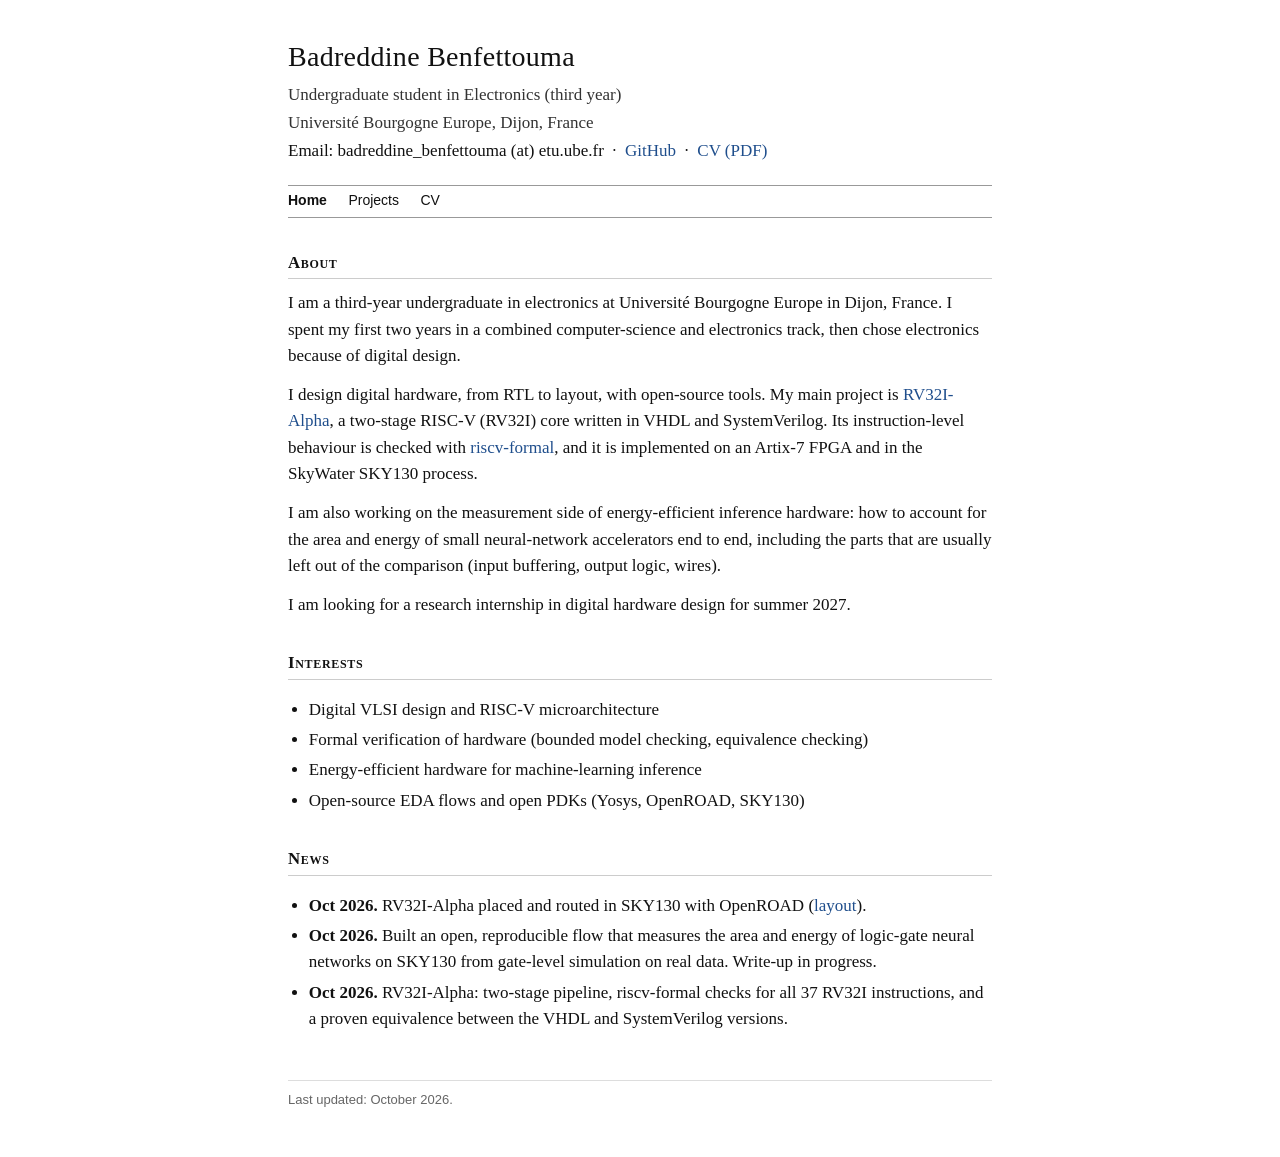
==== index.html @ e5526597 "Personal website: home, projects and CV" ====
<!DOCTYPE html>
<html lang="en">
<head>
<meta charset="utf-8">
<meta name="viewport" content="width=device-width, initial-scale=1">
<title>Badreddine Benfettouma</title>
<meta name="description" content="Badreddine Benfettouma: undergraduate in electronics at Université Bourgogne Europe. Digital hardware design, RISC-V, formal verification, energy-efficient inference hardware.">
<link rel="stylesheet" href="style.css">
</head>
<body>

<header>
  <!-- Optional photo: <div class="photo"><img src="img/photo.jpg" alt="Badreddine Benfettouma"></div> -->
  <div>
    <h1>Badreddine Benfettouma</h1>
    <p class="affil">Undergraduate student in Electronics (third year)</p>
    <p class="affil">Université Bourgogne Europe, Dijon, France</p>
    <p>Email: badreddine_benfettouma (at) etu.ube.fr &nbsp;&middot;&nbsp;
       <a href="https://github.com/Badrodro">GitHub</a> &nbsp;&middot;&nbsp;
       <a href="cv/Badreddine_Benfettouma_CV.pdf">CV (PDF)</a></p>
  </div>
</header>

<nav>
  <a class="here" href="index.html">Home</a>
  <a href="projects.html">Projects</a>
  <a href="cv.html">CV</a>
</nav>

<h2>About</h2>
<p>
I am a third-year undergraduate in electronics at Université Bourgogne Europe in Dijon, France.
I spent my first two years in a combined computer-science and electronics track, then chose
electronics because of digital design.
</p>
<p>
I design digital hardware, from RTL to layout, with open-source tools.
My main project is <a href="projects.html#rv32i">RV32I-Alpha</a>, a two-stage RISC-V (RV32I) core
written in VHDL and SystemVerilog. Its instruction-level behaviour is checked with
<a href="https://github.com/YosysHQ/riscv-formal">riscv-formal</a>, and it is implemented on an
Artix-7 FPGA and in the SkyWater SKY130 process.
</p>
<p>
I am also working on the measurement side of energy-efficient inference hardware: how to account
for the area and energy of small neural-network accelerators end to end, including the parts that
are usually left out of the comparison (input buffering, output logic, wires).
</p>
<p>
I am looking for a research internship in digital hardware design for summer 2027.
</p>

<h2>Interests</h2>
<ul>
  <li>Digital VLSI design and RISC-V microarchitecture</li>
  <li>Formal verification of hardware (bounded model checking, equivalence checking)</li>
  <li>Energy-efficient hardware for machine-learning inference</li>
  <li>Open-source EDA flows and open PDKs (Yosys, OpenROAD, SKY130)</li>
</ul>

<h2>News</h2>
<ul>
  <li><b>Oct 2026.</b> RV32I-Alpha placed and routed in SKY130 with OpenROAD
      (<a href="projects.html#rv32i">layout</a>).</li>
  <li><b>Oct 2026.</b> Built an open, reproducible flow that measures the area and energy of
      logic-gate neural networks on SKY130 from gate-level simulation on real data. Write-up in
      progress.</li>
  <li><b>Oct 2026.</b> RV32I-Alpha: two-stage pipeline, riscv-formal checks for all 37 RV32I
      instructions, and a proven equivalence between the VHDL and SystemVerilog versions.</li>
</ul>

<footer>Last updated: October 2026.</footer>
</body>
</html>
---- style.css ----
/* Plain academic page: one column, serif text, no scripts. */
html { background: #fff; }
body {
  margin: 0 auto;
  max-width: 44rem;
  padding: 2.2rem 1rem 3rem;
  font-family: Georgia, "Times New Roman", Times, serif;
  font-size: 17px;
  line-height: 1.55;
  color: #111;
  background: #fff;
}
a { color: #1f4e8c; text-decoration: none; }
a:visited { color: #5b3f8c; }
a:hover { text-decoration: underline; }

header { display: flex; gap: 1.4rem; align-items: flex-start; margin-bottom: 1.2rem; }
header .photo {
  flex: 0 0 120px; height: 150px;
  border: 1px solid #bbb; background: #f2f2f2;
  display: flex; align-items: center; justify-content: center;
  font: 13px/1.3 Arial, Helvetica, sans-serif; color: #777; text-align: center;
}
header .photo img { width: 120px; height: 150px; object-fit: cover; display: block; }
header h1 { font-size: 1.75rem; font-weight: normal; margin: 0 0 .2rem; letter-spacing: .01em; }
header p { margin: .1rem 0; }
.affil { color: #333; }

nav {
  font: 14px/1.4 Arial, Helvetica, sans-serif;
  border-top: 1px solid #999; border-bottom: 1px solid #999;
  padding: .35rem 0; margin: 0 0 1.6rem;
}
nav a { margin-right: 1.1rem; color: #111; }
nav a.here { font-weight: bold; }

h2 {
  font-size: 1.05rem; font-weight: bold; font-variant: small-caps; letter-spacing: .04em;
  border-bottom: 1px solid #ccc; padding-bottom: .15rem; margin: 2rem 0 .7rem;
}
h3 { font-size: 1rem; margin: 1.3rem 0 .3rem; }
p { margin: .5rem 0 .8rem; }
ul { padding-left: 1.3rem; }
li { margin: .25rem 0; }

ol.pubs { padding-left: 2.2rem; }
ol.pubs li { margin: .5rem 0; }
.venue { font-style: italic; }
.me { font-weight: bold; }
.note { color: #555; font-size: .92rem; }

table.specs { border-collapse: collapse; font-size: .95rem; margin: .5rem 0 1rem; width: 100%; }
table.specs td, table.specs th { border-top: 1px solid #ddd; padding: .25rem .9rem .25rem 0; text-align: left; vertical-align: top; }
table.specs th { font-weight: normal; color: #444; white-space: nowrap; width: 9.5rem; }

figure { margin: 1rem 0 1.4rem; }
figure img { max-width: 100%; height: auto; border: 1px solid #ccc; display: block; }
figcaption { font-size: .9rem; color: #444; margin-top: .35rem; }

.todo { background: #fff6d6; padding: 0 .2rem; }
footer { margin-top: 3rem; font: 13px/1.4 Arial, Helvetica, sans-serif; color: #666; border-top: 1px solid #ddd; padding-top: .6rem; }

@media (max-width: 560px) {
  body { font-size: 16px; padding-top: 1.4rem; }
  header { flex-direction: column; gap: .8rem; }
  table.specs th { width: auto; white-space: normal; }
}
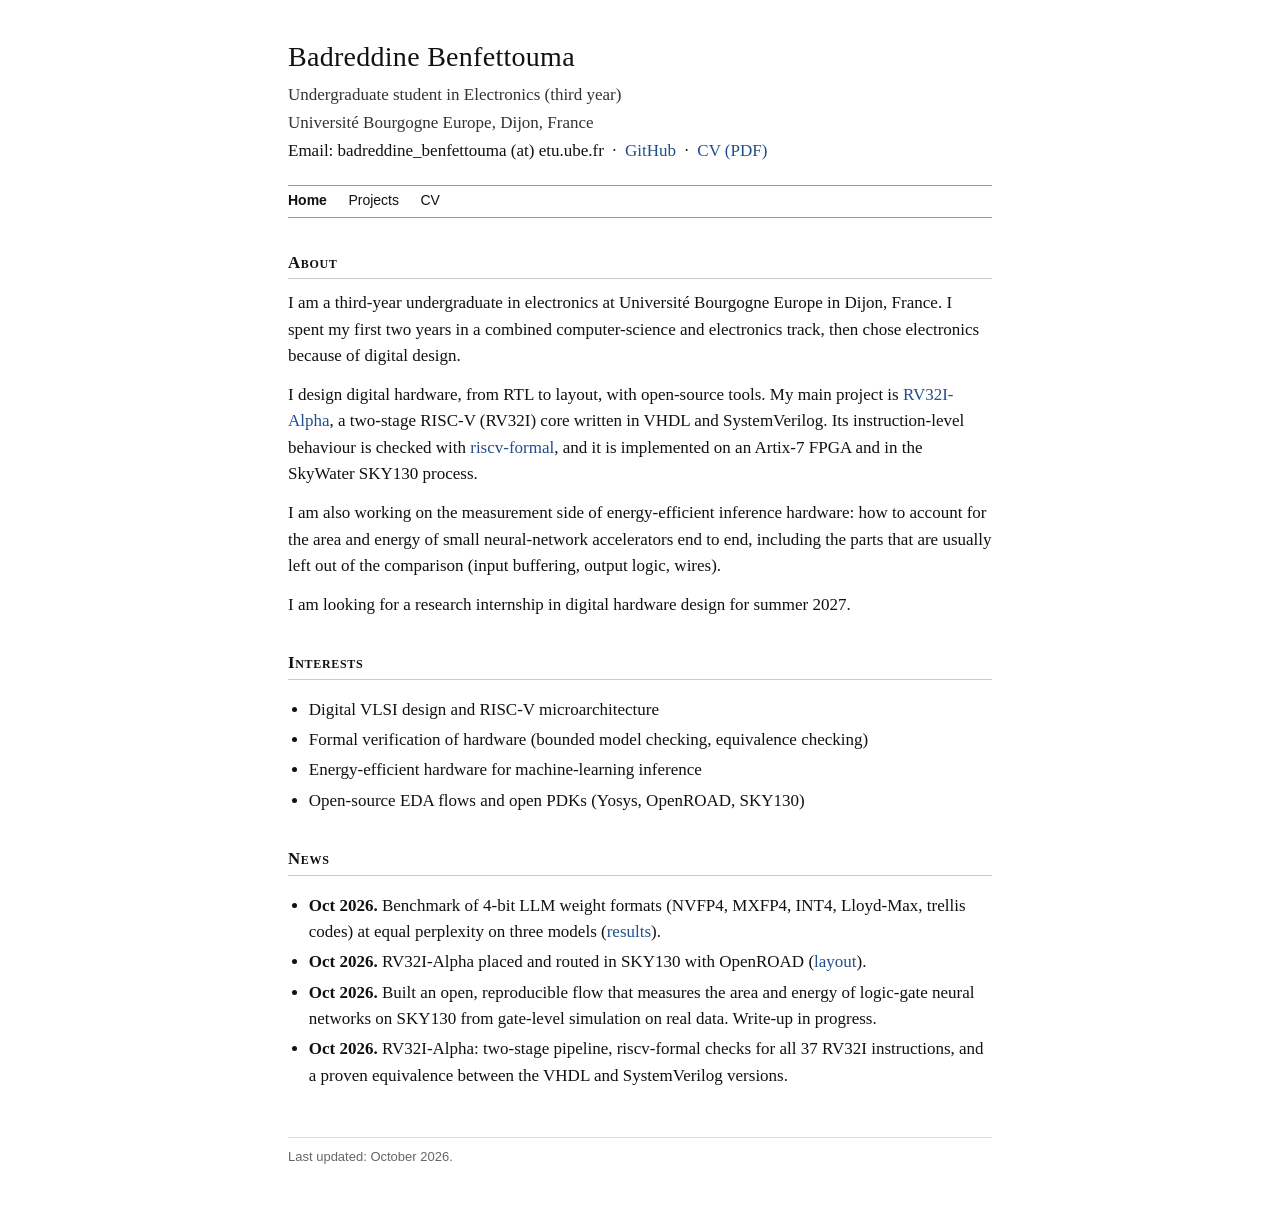
==== commit 5ba25a93: "Projects: add the 4-bit LLM weight format benchmark" ====
--- a/index.html
+++ b/index.html
@@ -59,6 +59,9 @@
 
 <h2>News</h2>
 <ul>
+  <li><b>Oct 2026.</b> Benchmark of 4-bit LLM weight formats (NVFP4, MXFP4, INT4, Lloyd-Max,
+      trellis codes) at equal perplexity on three models
+      (<a href="projects.html#quant">results</a>).</li>
   <li><b>Oct 2026.</b> RV32I-Alpha placed and routed in SKY130 with OpenROAD
       (<a href="projects.html#rv32i">layout</a>).</li>
   <li><b>Oct 2026.</b> Built an open, reproducible flow that measures the area and energy of
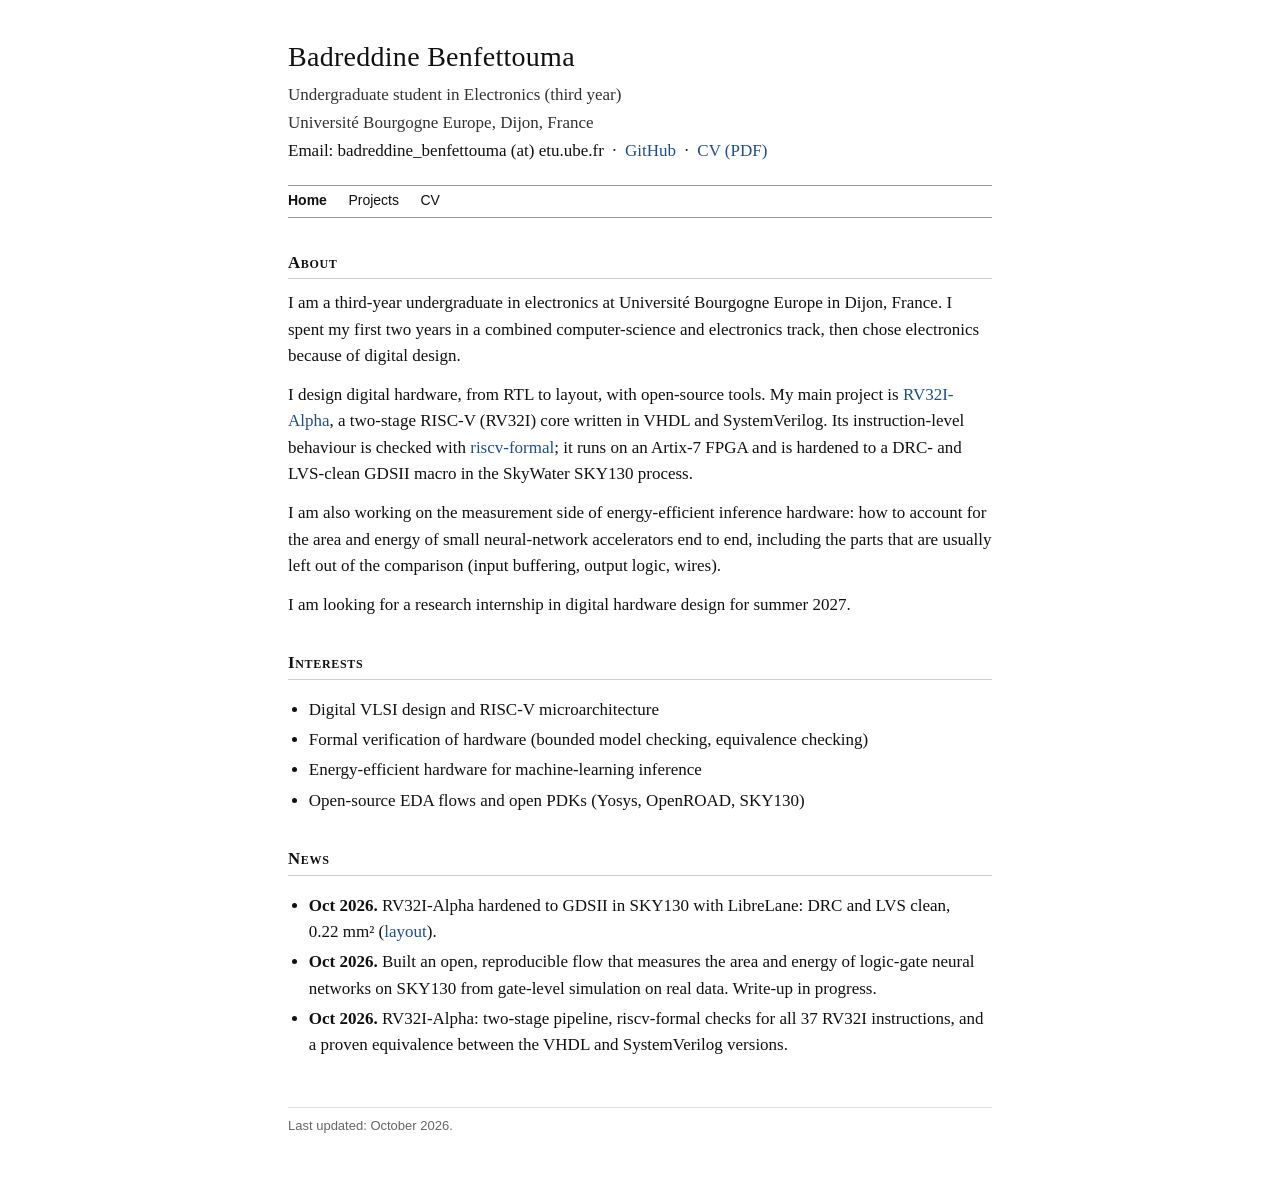
==== commit aaaa59fc: "RV32I-Alpha: GDSII sign-off results, Vivado figures, updated layout figure and CV" ====
--- a/index.html
+++ b/index.html
@@ -37,8 +37,8 @@
 I design digital hardware, from RTL to layout, with open-source tools.
 My main project is <a href="projects.html#rv32i">RV32I-Alpha</a>, a two-stage RISC-V (RV32I) core
 written in VHDL and SystemVerilog. Its instruction-level behaviour is checked with
-<a href="https://github.com/YosysHQ/riscv-formal">riscv-formal</a>, and it is implemented on an
-Artix-7 FPGA and in the SkyWater SKY130 process.
+<a href="https://github.com/YosysHQ/riscv-formal">riscv-formal</a>; it runs on an Artix-7 FPGA and
+is hardened to a DRC- and LVS-clean GDSII macro in the SkyWater SKY130 process.
 </p>
 <p>
 I am also working on the measurement side of energy-efficient inference hardware: how to account
@@ -59,11 +59,8 @@
 
 <h2>News</h2>
 <ul>
-  <li><b>Oct 2026.</b> Benchmark of 4-bit LLM weight formats (NVFP4, MXFP4, INT4, Lloyd-Max,
-      trellis codes) at equal perplexity on three models
-      (<a href="projects.html#quant">results</a>).</li>
-  <li><b>Oct 2026.</b> RV32I-Alpha placed and routed in SKY130 with OpenROAD
-      (<a href="projects.html#rv32i">layout</a>).</li>
+  <li><b>Oct 2026.</b> RV32I-Alpha hardened to GDSII in SKY130 with LibreLane: DRC and LVS clean,
+      0.22&nbsp;mm&sup2; (<a href="projects.html#rv32i">layout</a>).</li>
   <li><b>Oct 2026.</b> Built an open, reproducible flow that measures the area and energy of
       logic-gate neural networks on SKY130 from gate-level simulation on real data. Write-up in
       progress.</li>
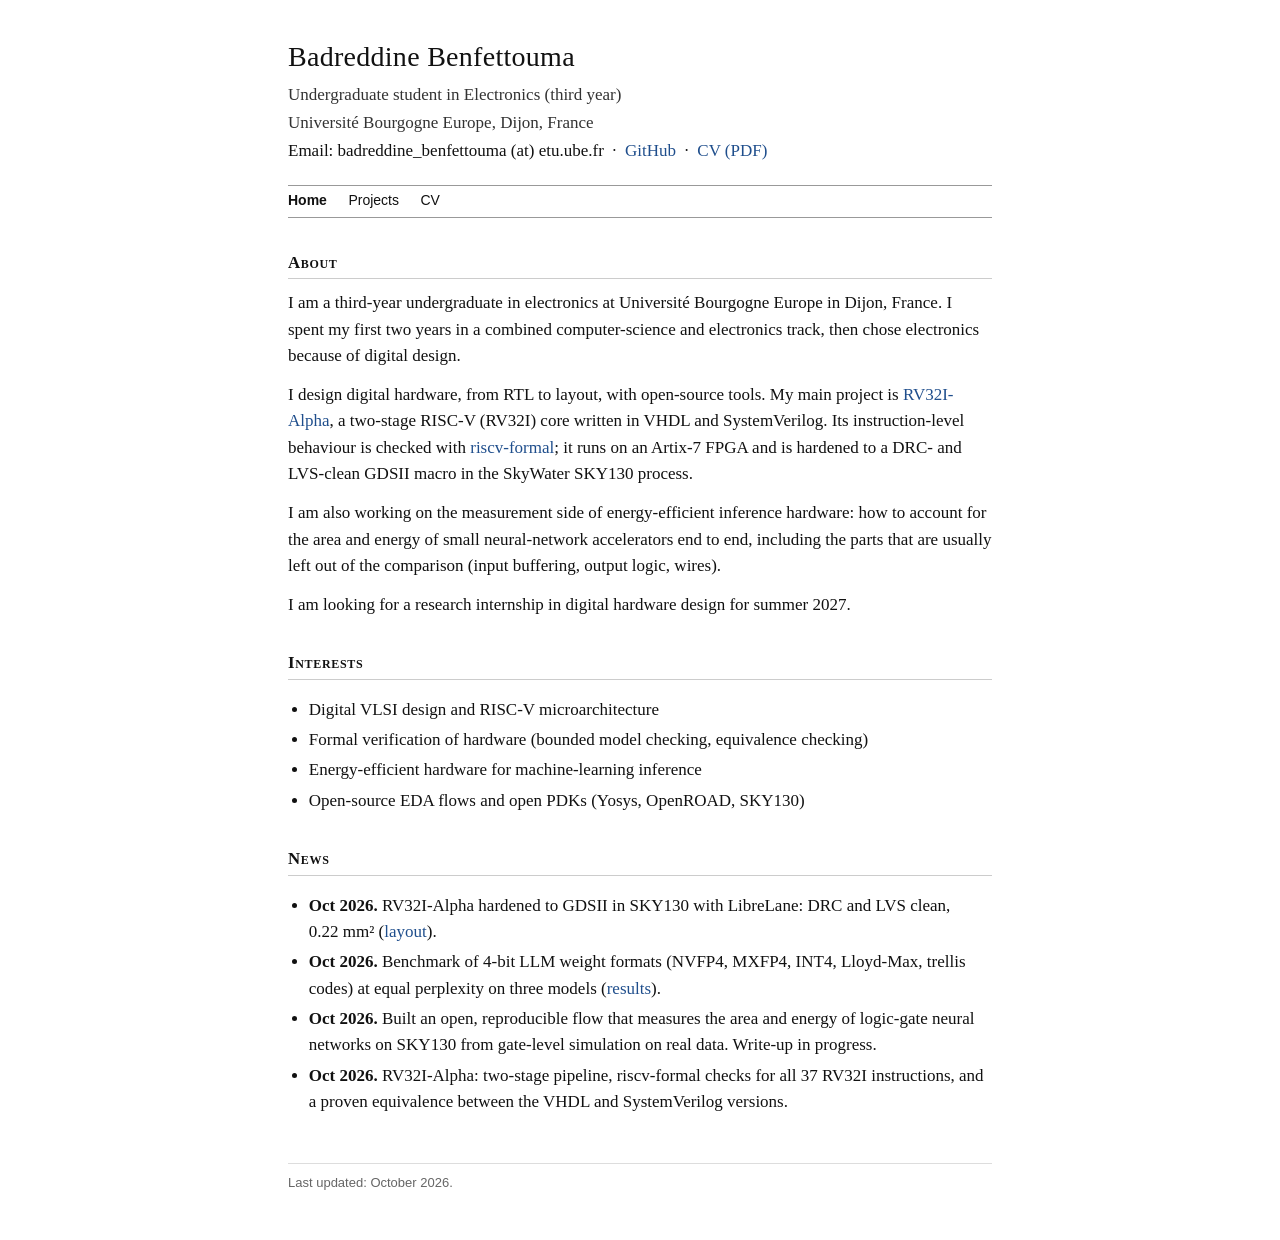
==== commit 55c36437: "Merge branch 'main' of https://github.com/Badrodro/badrodro.github.io # Conflicts: #	cv/Badreddine_B" ====
--- a/index.html
+++ b/index.html
@@ -61,6 +61,9 @@
 <ul>
   <li><b>Oct 2026.</b> RV32I-Alpha hardened to GDSII in SKY130 with LibreLane: DRC and LVS clean,
       0.22&nbsp;mm&sup2; (<a href="projects.html#rv32i">layout</a>).</li>
+  <li><b>Oct 2026.</b> Benchmark of 4-bit LLM weight formats (NVFP4, MXFP4, INT4, Lloyd-Max,
+      trellis codes) at equal perplexity on three models
+      (<a href="projects.html#quant">results</a>).</li>
   <li><b>Oct 2026.</b> Built an open, reproducible flow that measures the area and energy of
       logic-gate neural networks on SKY130 from gate-level simulation on real data. Write-up in
       progress.</li>
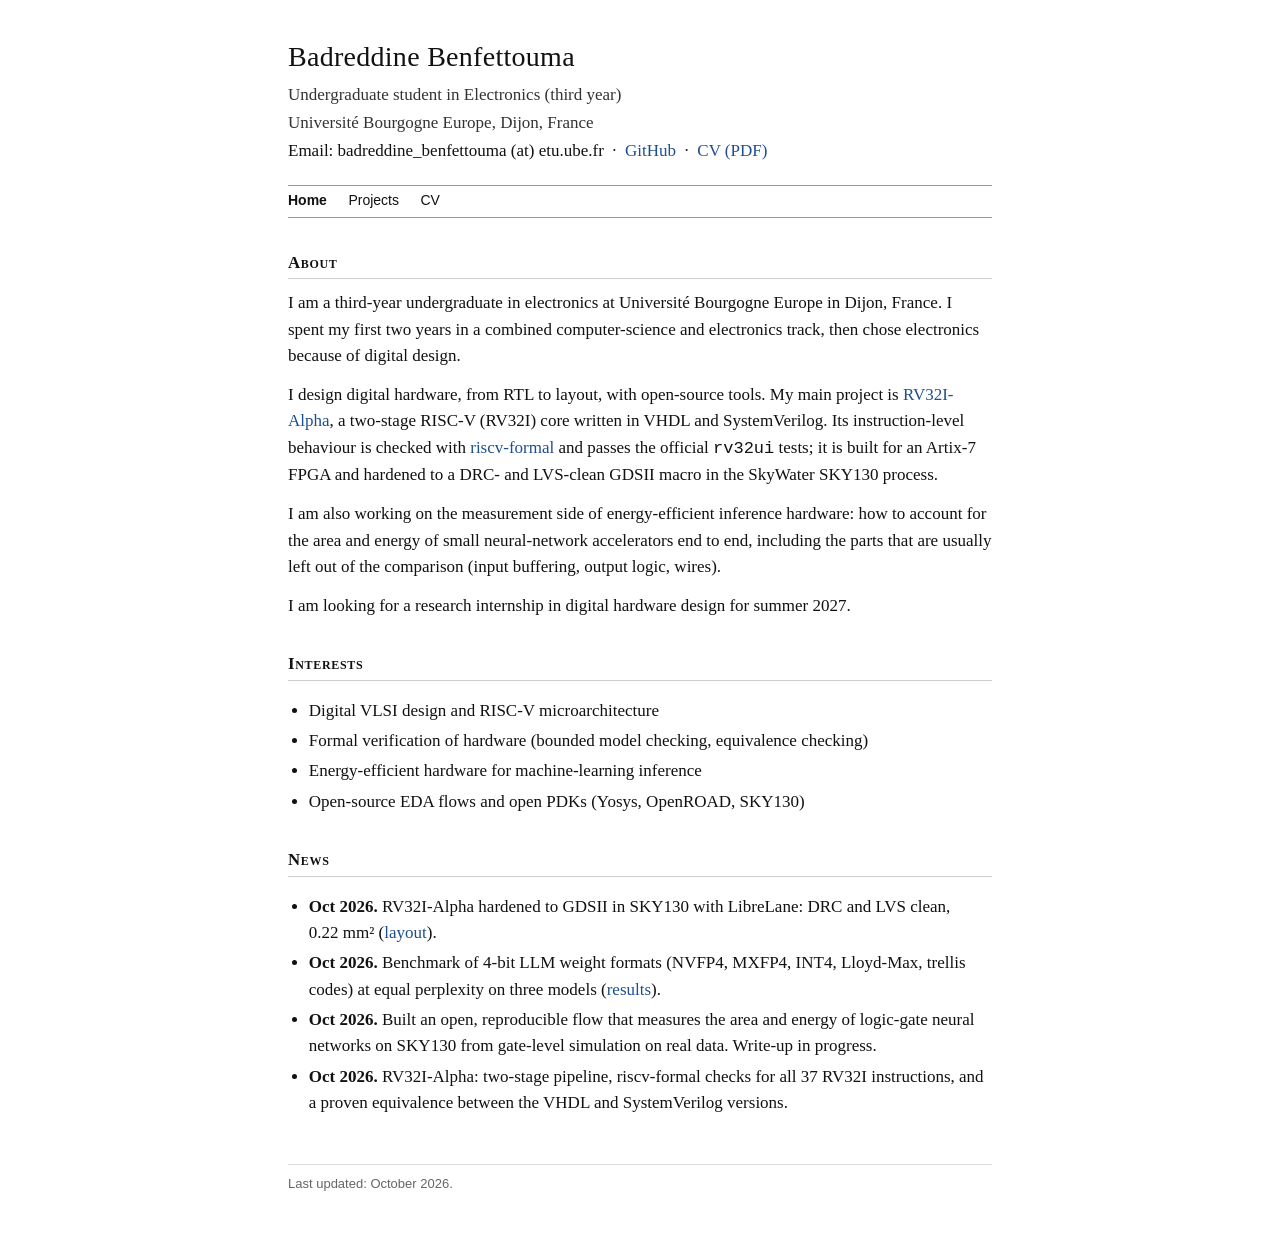
==== commit 27c6627c: "RV32I-Alpha: official rv32ui tests pass; built for the Basys 3, not yet tested on a board" ====
--- a/index.html
+++ b/index.html
@@ -37,8 +37,9 @@
 I design digital hardware, from RTL to layout, with open-source tools.
 My main project is <a href="projects.html#rv32i">RV32I-Alpha</a>, a two-stage RISC-V (RV32I) core
 written in VHDL and SystemVerilog. Its instruction-level behaviour is checked with
-<a href="https://github.com/YosysHQ/riscv-formal">riscv-formal</a>; it runs on an Artix-7 FPGA and
-is hardened to a DRC- and LVS-clean GDSII macro in the SkyWater SKY130 process.
+<a href="https://github.com/YosysHQ/riscv-formal">riscv-formal</a> and passes the official
+<code>rv32ui</code> tests; it is built for an Artix-7 FPGA and hardened to a DRC- and LVS-clean GDSII
+macro in the SkyWater SKY130 process.
 </p>
 <p>
 I am also working on the measurement side of energy-efficient inference hardware: how to account
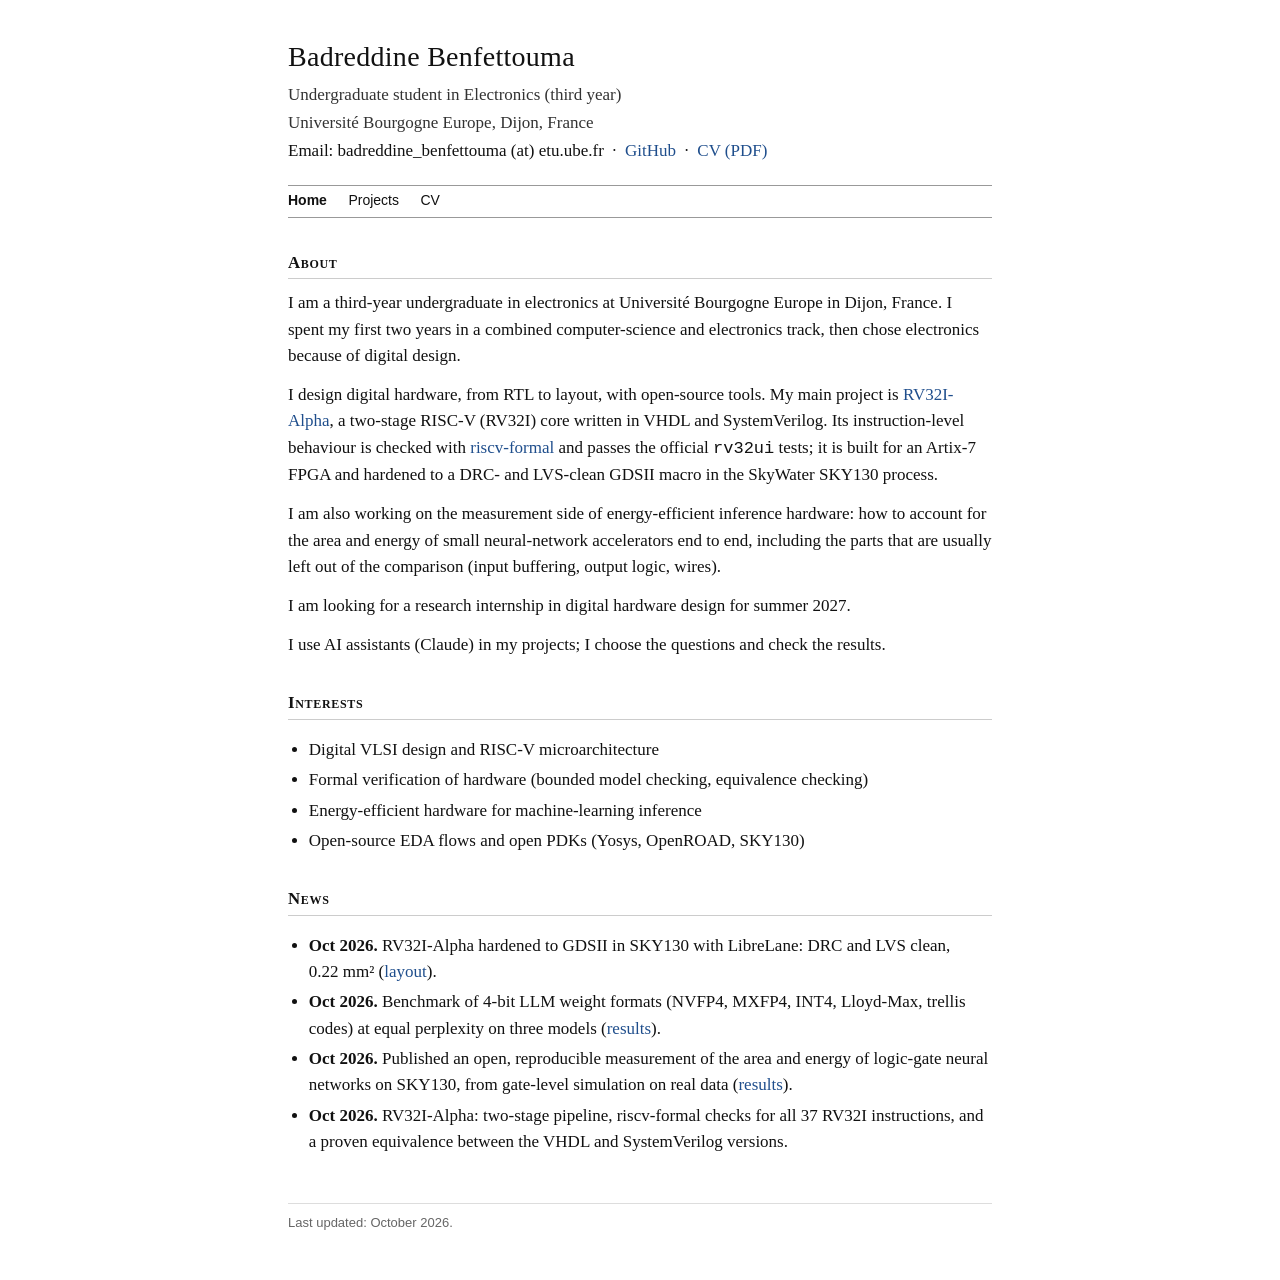
==== commit 39317b50: "Publish the logic-gate network measurements; note on AI assistance" ====
--- a/index.html
+++ b/index.html
@@ -49,6 +49,9 @@
 <p>
 I am looking for a research internship in digital hardware design for summer 2027.
 </p>
+<p>
+I use AI assistants (Claude) in my projects; I choose the questions and check the results.
+</p>
 
 <h2>Interests</h2>
 <ul>
@@ -65,9 +68,9 @@
   <li><b>Oct 2026.</b> Benchmark of 4-bit LLM weight formats (NVFP4, MXFP4, INT4, Lloyd-Max,
       trellis codes) at equal perplexity on three models
       (<a href="projects.html#quant">results</a>).</li>
-  <li><b>Oct 2026.</b> Built an open, reproducible flow that measures the area and energy of
-      logic-gate neural networks on SKY130 from gate-level simulation on real data. Write-up in
-      progress.</li>
+  <li><b>Oct 2026.</b> Published an open, reproducible measurement of the area and energy of
+      logic-gate neural networks on SKY130, from gate-level simulation on real data
+      (<a href="projects.html#lgn">results</a>).</li>
   <li><b>Oct 2026.</b> RV32I-Alpha: two-stage pipeline, riscv-formal checks for all 37 RV32I
       instructions, and a proven equivalence between the VHDL and SystemVerilog versions.</li>
 </ul>
